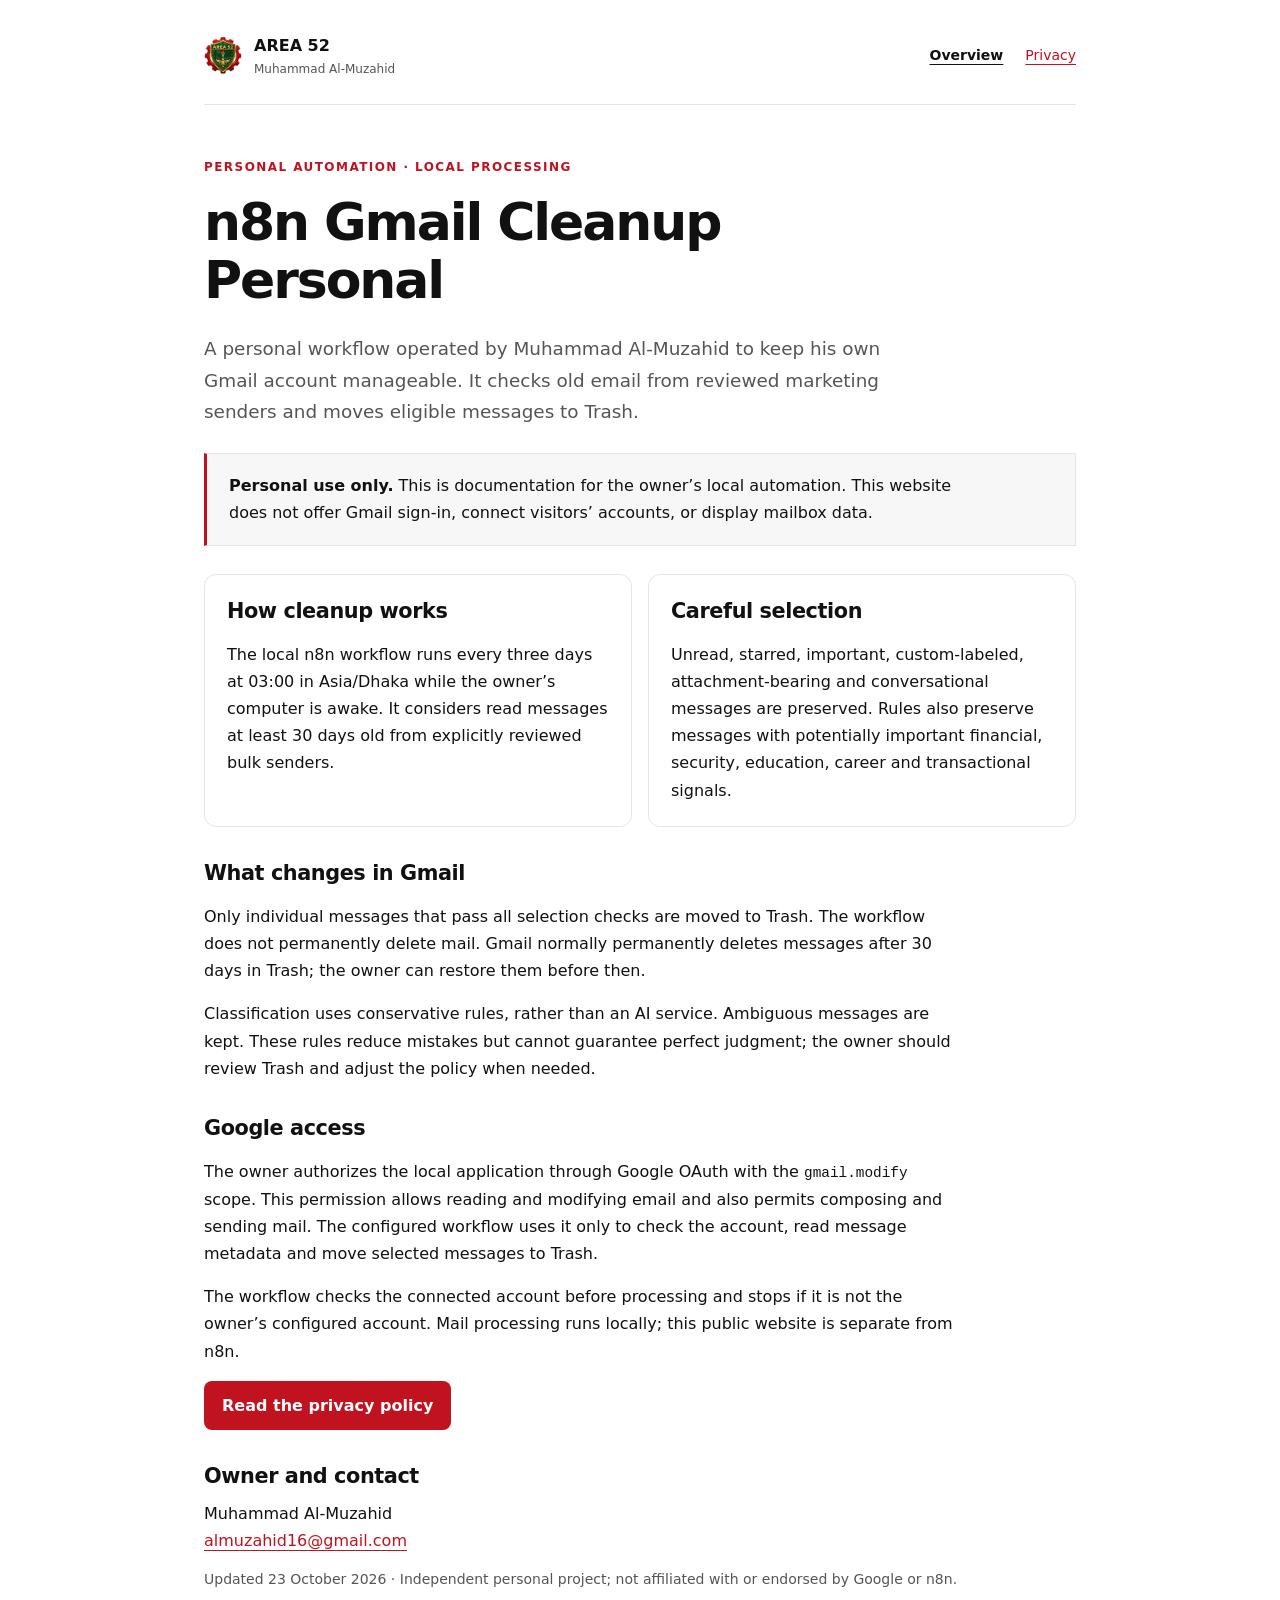
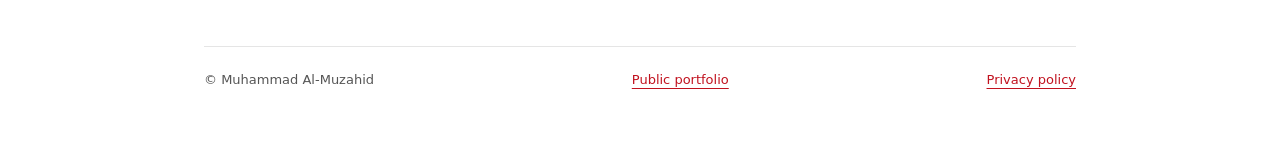
==== gmail-cleanup/index.html @ c4ad009c "Add personal Gmail cleanup overview and privacy disclosures" ====
<!doctype html>
<html lang="en">
<head>
  <meta charset="utf-8">
  <meta name="viewport" content="width=device-width, initial-scale=1">
  <title>n8n Gmail Cleanup Personal — Muhammad Al-Muzahid</title>
  <meta name="description" content="A personal, locally hosted n8n workflow that conservatively moves old, reviewed marketing email to Gmail Trash.">
  <meta name="theme-color" content="#ffffff">
  <link rel="canonical" href="https://almuzahidseyam.github.io/gmail-cleanup/">
  <link rel="icon" href="/favicon.ico" sizes="any">
  <link rel="stylesheet" href="style.css">
</head>
<body>
  <a class="skip" href="#main">Skip to content</a>
  <div class="shell">
    <header>
      <a class="brand" href="/" aria-label="Muhammad Al-Muzahid home"><img src="/assets/area52-icon.png" alt="" width="38" height="38"><span>AREA 52<small>Muhammad Al-Muzahid</small></span></a>
      <nav aria-label="App pages"><a href="./" aria-current="page">Overview</a><a href="privacy.html">Privacy</a></nav>
    </header>
    <main id="main">
      <p class="eyebrow">Personal automation · Local processing</p>
      <h1>n8n Gmail Cleanup Personal</h1>
      <p class="intro">A personal workflow operated by Muhammad Al-Muzahid to keep his own Gmail account manageable. It checks old email from reviewed marketing senders and moves eligible messages to Trash.</p>
      <div class="note"><p><strong>Personal use only.</strong> This is documentation for the owner’s local automation. This website does not offer Gmail sign-in, connect visitors’ accounts, or display mailbox data.</p></div>
      <div class="grid">
        <section class="card"><h2>How cleanup works</h2><p>The local n8n workflow runs every three days at 03:00 in Asia/Dhaka while the owner’s computer is awake. It considers read messages at least 30 days old from explicitly reviewed bulk senders.</p></section>
        <section class="card"><h2>Careful selection</h2><p>Unread, starred, important, custom-labeled, attachment-bearing and conversational messages are preserved. Rules also preserve messages with potentially important financial, security, education, career and transactional signals.</p></section>
      </div>
      <h2>What changes in Gmail</h2>
      <p>Only individual messages that pass all selection checks are moved to Trash. The workflow does not permanently delete mail. Gmail normally permanently deletes messages after 30 days in Trash; the owner can restore them before then.</p>
      <p>Classification uses conservative rules, rather than an AI service. Ambiguous messages are kept. These rules reduce mistakes but cannot guarantee perfect judgment; the owner should review Trash and adjust the policy when needed.</p>
      <h2>Google access</h2>
      <p>The owner authorizes the local application through Google OAuth with the <code>gmail.modify</code> scope. This permission allows reading and modifying email and also permits composing and sending mail. The configured workflow uses it only to check the account, read message metadata and move selected messages to Trash.</p>
      <p>The workflow checks the connected account before processing and stops if it is not the owner’s configured account. Mail processing runs locally; this public website is separate from n8n.</p>
      <p><a class="button" href="privacy.html">Read the privacy policy</a></p>
      <h2>Owner and contact</h2>
      <address>Muhammad Al-Muzahid<br><a href="mailto:almuzahid16@gmail.com">almuzahid16@gmail.com</a></address>
      <p class="date">Updated 23 October 2026 · Independent personal project; not affiliated with or endorsed by Google or n8n.</p>
    </main>
    <footer><span>© Muhammad Al-Muzahid</span><a href="/">Public portfolio</a><a href="privacy.html">Privacy policy</a></footer>
  </div>
</body>
</html>
---- gmail-cleanup/style.css ----
:root{color-scheme:light;--text:#111;--muted:#555;--line:#e5e5e5;--accent:#c1121f;--soft:#f7f7f7}*{box-sizing:border-box}html{background:#fff}body{margin:0;color:var(--text);font:16px/1.7 Inter,ui-sans-serif,system-ui,-apple-system,BlinkMacSystemFont,"Segoe UI",sans-serif}a{color:var(--accent);text-underline-offset:4px}a:hover{text-decoration-thickness:2px}a:focus-visible{outline:3px solid var(--accent);outline-offset:5px}.skip{position:absolute;left:20px;top:-80px;background:#fff;padding:10px;z-index:2}.skip:focus{top:10px}.shell{max-width:920px;margin:auto;padding:32px 24px}header{display:flex;align-items:center;justify-content:space-between;gap:20px;padding-bottom:24px;border-bottom:1px solid var(--line)}.brand{display:flex;align-items:center;gap:12px;color:var(--text);text-decoration:none;font-weight:750}.brand img{width:38px;height:38px}.brand small{display:block;font-size:12px;color:var(--muted);font-weight:400}nav{display:flex;gap:22px;flex-wrap:wrap;font-size:14px}nav a[aria-current=page]{font-weight:700;color:var(--text)}main{padding:52px 0 40px}.eyebrow{color:var(--accent);font-size:12px;font-weight:750;letter-spacing:.12em;text-transform:uppercase;margin:0 0 16px}h1{font-size:clamp(2rem,6vw,3.25rem);line-height:1.12;letter-spacing:-.04em;margin:0 0 24px;max-width:750px}h2{font-size:1.3rem;line-height:1.35;margin:32px 0 10px;letter-spacing:-.02em}.intro{font-size:1.15rem;color:var(--muted);max-width:730px}.note{background:var(--soft);border:1px solid var(--line);border-left:3px solid var(--accent);padding:18px 22px;margin:26px 0}.note p{margin:0}.grid{display:grid;grid-template-columns:1fr 1fr;gap:16px;margin:28px 0}.card{border:1px solid var(--line);border-radius:12px;padding:22px}.card h2{margin-top:0}.card p{margin-bottom:0}p,ul,ol{max-width:760px}li{margin:7px 0}code{font-size:.9em;overflow-wrap:anywhere}footer{border-top:1px solid var(--line);padding:22px 0;color:var(--muted);font-size:13px;display:flex;justify-content:space-between;gap:12px;flex-wrap:wrap}.date{color:var(--muted);font-size:14px}.button{display:inline-block;background:var(--accent);color:white;padding:11px 18px;border-radius:8px;text-decoration:none;font-weight:650}address{font-style:normal;overflow-wrap:anywhere}@media(max-width:600px){.shell{padding:22px 18px}header{align-items:flex-start;flex-direction:column;gap:18px}main{padding-top:34px}.grid{grid-template-columns:1fr}h1{font-size:2.25rem}.intro{font-size:1.05rem}.card{padding:18px}}
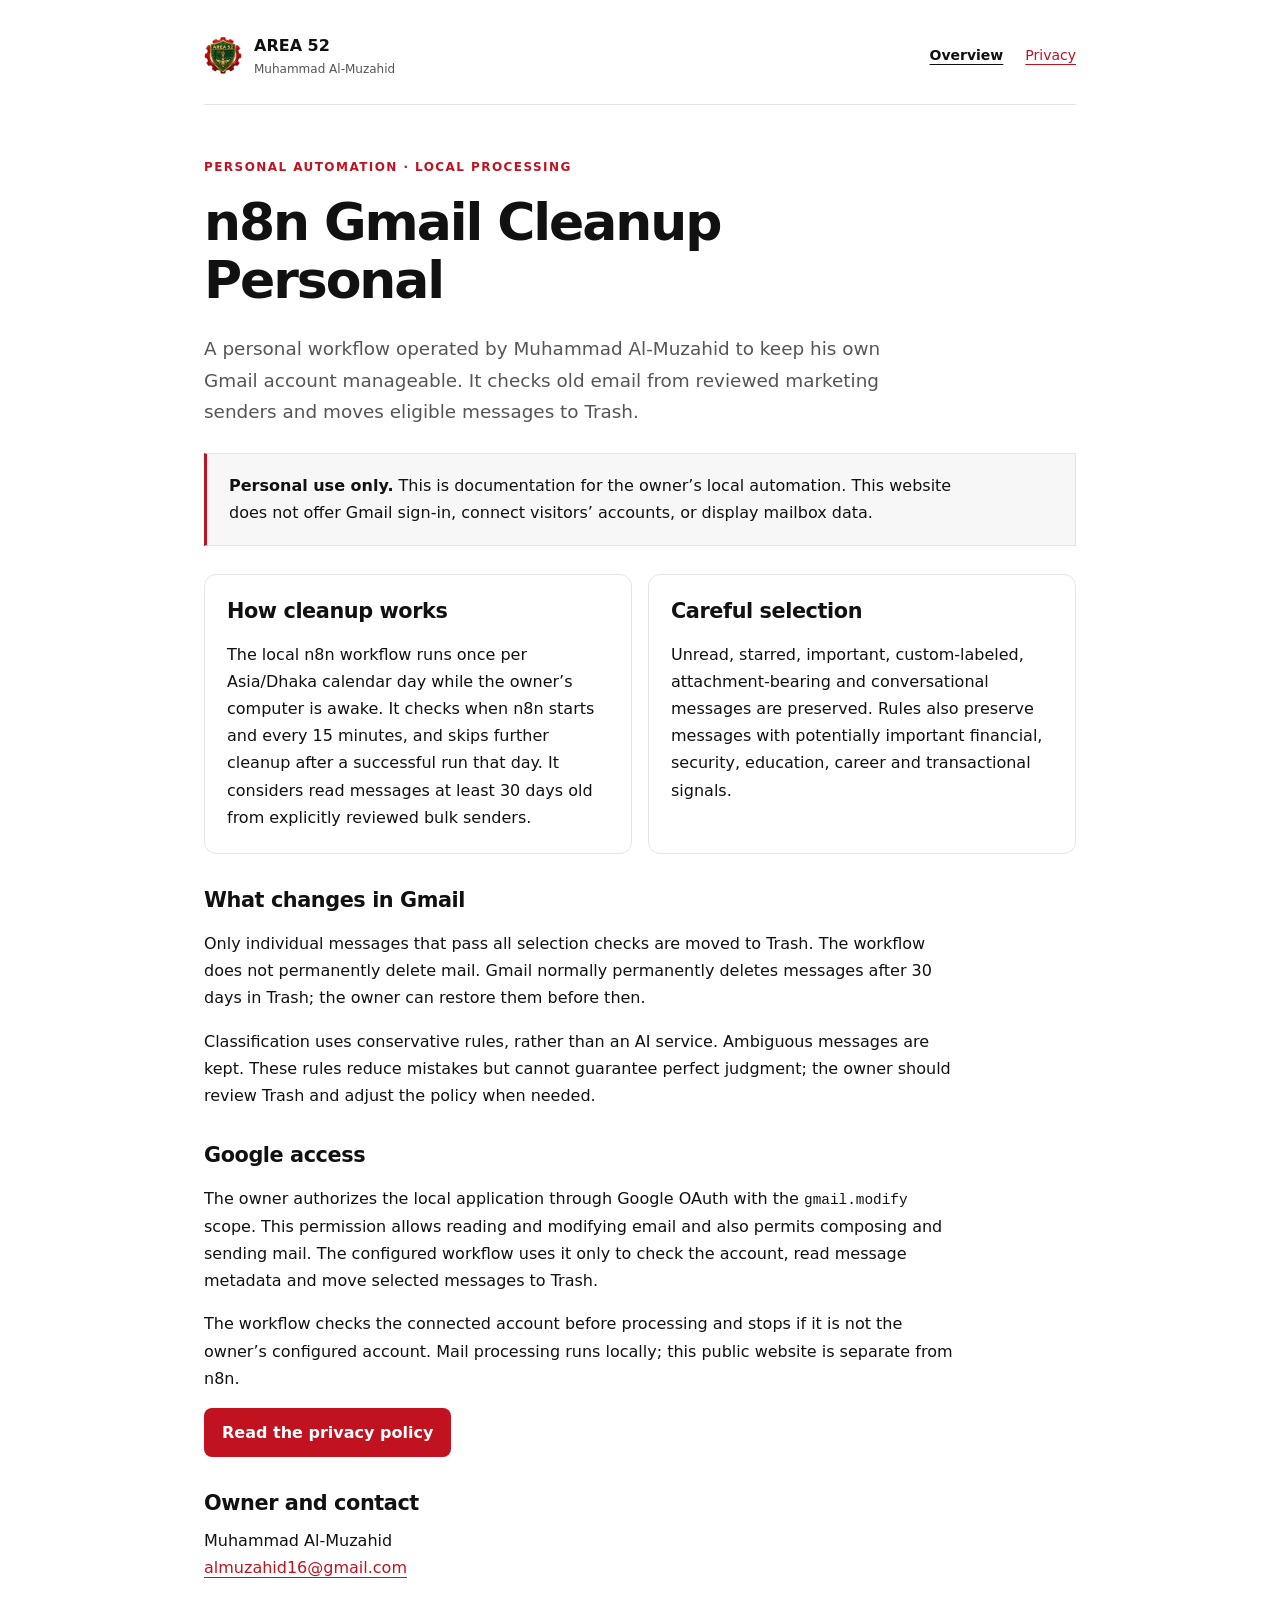
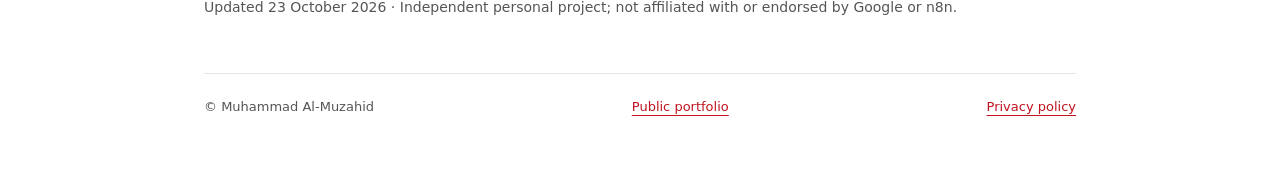
==== commit c44c0eda: "Describe daily Gmail cleanup and startup catch-up" ====
--- a/gmail-cleanup/index.html
+++ b/gmail-cleanup/index.html
@@ -23,7 +23,7 @@
       <p class="intro">A personal workflow operated by Muhammad Al-Muzahid to keep his own Gmail account manageable. It checks old email from reviewed marketing senders and moves eligible messages to Trash.</p>
       <div class="note"><p><strong>Personal use only.</strong> This is documentation for the owner’s local automation. This website does not offer Gmail sign-in, connect visitors’ accounts, or display mailbox data.</p></div>
       <div class="grid">
-        <section class="card"><h2>How cleanup works</h2><p>The local n8n workflow runs every three days at 03:00 in Asia/Dhaka while the owner’s computer is awake. It considers read messages at least 30 days old from explicitly reviewed bulk senders.</p></section>
+        <section class="card"><h2>How cleanup works</h2><p>The local n8n workflow runs once per Asia/Dhaka calendar day while the owner’s computer is awake. It checks when n8n starts and every 15 minutes, and skips further cleanup after a successful run that day. It considers read messages at least 30 days old from explicitly reviewed bulk senders.</p></section>
         <section class="card"><h2>Careful selection</h2><p>Unread, starred, important, custom-labeled, attachment-bearing and conversational messages are preserved. Rules also preserve messages with potentially important financial, security, education, career and transactional signals.</p></section>
       </div>
       <h2>What changes in Gmail</h2>
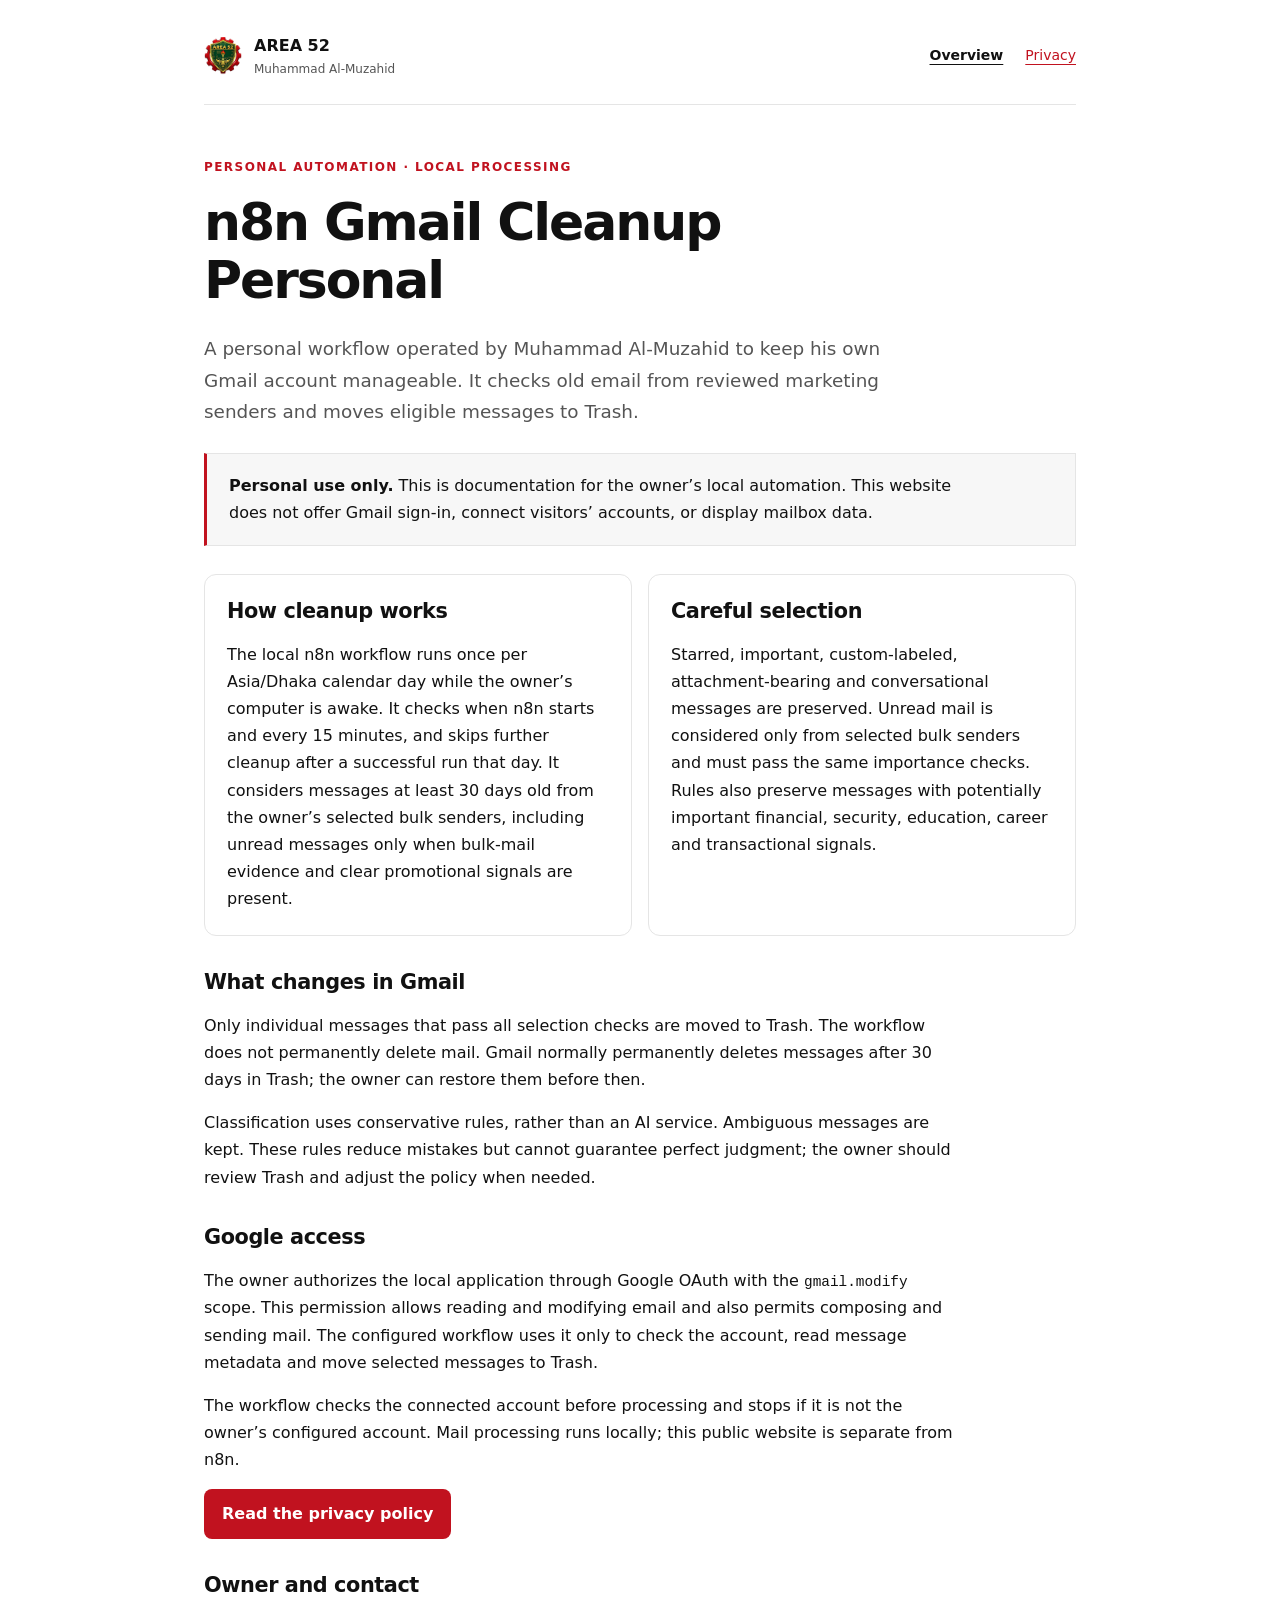
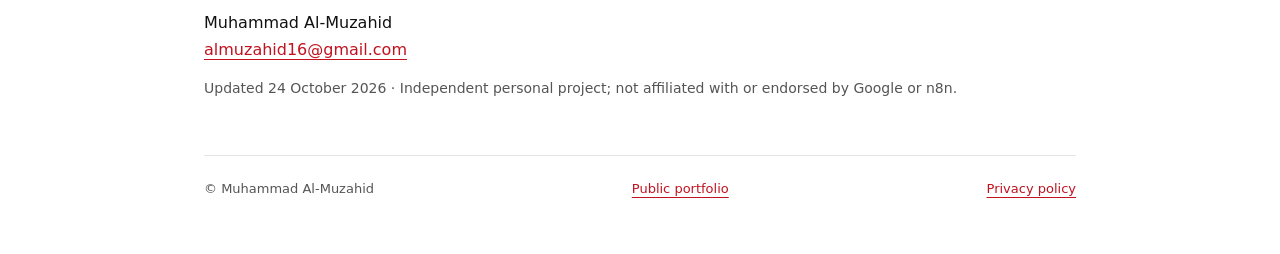
==== commit 934e5c78: "Clarify cleanup of old unread bulk promotions" ====
--- a/gmail-cleanup/index.html
+++ b/gmail-cleanup/index.html
@@ -23,8 +23,8 @@
       <p class="intro">A personal workflow operated by Muhammad Al-Muzahid to keep his own Gmail account manageable. It checks old email from reviewed marketing senders and moves eligible messages to Trash.</p>
       <div class="note"><p><strong>Personal use only.</strong> This is documentation for the owner’s local automation. This website does not offer Gmail sign-in, connect visitors’ accounts, or display mailbox data.</p></div>
       <div class="grid">
-        <section class="card"><h2>How cleanup works</h2><p>The local n8n workflow runs once per Asia/Dhaka calendar day while the owner’s computer is awake. It checks when n8n starts and every 15 minutes, and skips further cleanup after a successful run that day. It considers read messages at least 30 days old from explicitly reviewed bulk senders.</p></section>
-        <section class="card"><h2>Careful selection</h2><p>Unread, starred, important, custom-labeled, attachment-bearing and conversational messages are preserved. Rules also preserve messages with potentially important financial, security, education, career and transactional signals.</p></section>
+        <section class="card"><h2>How cleanup works</h2><p>The local n8n workflow runs once per Asia/Dhaka calendar day while the owner’s computer is awake. It checks when n8n starts and every 15 minutes, and skips further cleanup after a successful run that day. It considers messages at least 30 days old from the owner’s selected bulk senders, including unread messages only when bulk-mail evidence and clear promotional signals are present.</p></section>
+        <section class="card"><h2>Careful selection</h2><p>Starred, important, custom-labeled, attachment-bearing and conversational messages are preserved. Unread mail is considered only from selected bulk senders and must pass the same importance checks. Rules also preserve messages with potentially important financial, security, education, career and transactional signals.</p></section>
       </div>
       <h2>What changes in Gmail</h2>
       <p>Only individual messages that pass all selection checks are moved to Trash. The workflow does not permanently delete mail. Gmail normally permanently deletes messages after 30 days in Trash; the owner can restore them before then.</p>
@@ -35,7 +35,7 @@
       <p><a class="button" href="privacy.html">Read the privacy policy</a></p>
       <h2>Owner and contact</h2>
       <address>Muhammad Al-Muzahid<br><a href="mailto:almuzahid16@gmail.com">almuzahid16@gmail.com</a></address>
-      <p class="date">Updated 23 October 2026 · Independent personal project; not affiliated with or endorsed by Google or n8n.</p>
+      <p class="date">Updated 24 October 2026 · Independent personal project; not affiliated with or endorsed by Google or n8n.</p>
     </main>
     <footer><span>© Muhammad Al-Muzahid</span><a href="/">Public portfolio</a><a href="privacy.html">Privacy policy</a></footer>
   </div>
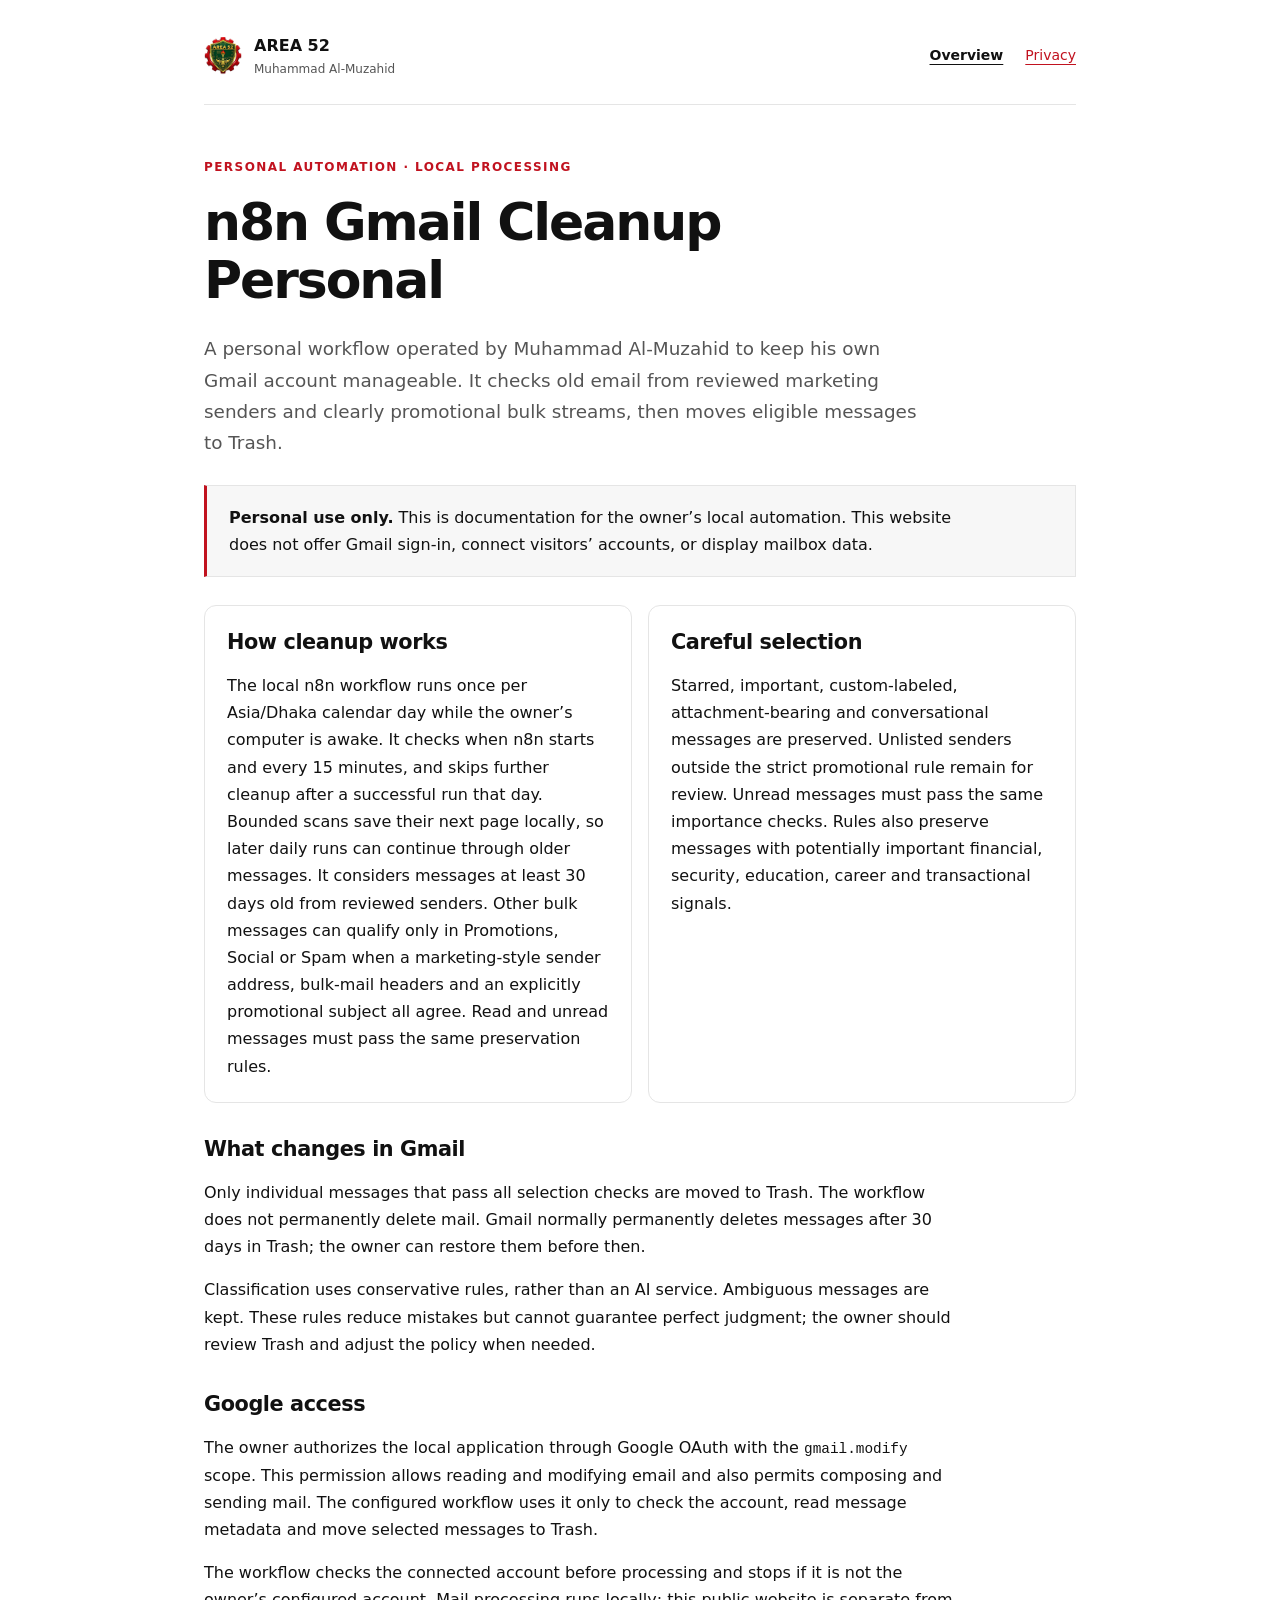
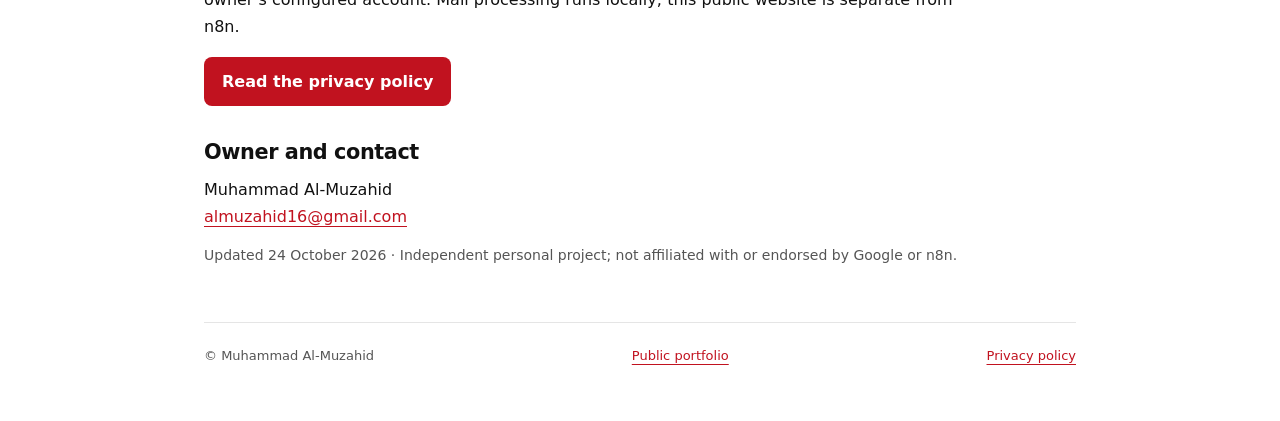
==== commit 275264c0: "Document strict automatic bulk promotion selection and scan progress" ====
--- a/gmail-cleanup/index.html
+++ b/gmail-cleanup/index.html
@@ -4,7 +4,7 @@
   <meta charset="utf-8">
   <meta name="viewport" content="width=device-width, initial-scale=1">
   <title>n8n Gmail Cleanup Personal — Muhammad Al-Muzahid</title>
-  <meta name="description" content="A personal, locally hosted n8n workflow that conservatively moves old, reviewed marketing email to Gmail Trash.">
+  <meta name="description" content="A personal, locally hosted n8n workflow that conservatively moves old, clearly identified bulk marketing email to Gmail Trash.">
   <meta name="theme-color" content="#ffffff">
   <link rel="canonical" href="https://almuzahidseyam.github.io/gmail-cleanup/">
   <link rel="icon" href="/favicon.ico" sizes="any">
@@ -20,11 +20,11 @@
     <main id="main">
       <p class="eyebrow">Personal automation · Local processing</p>
       <h1>n8n Gmail Cleanup Personal</h1>
-      <p class="intro">A personal workflow operated by Muhammad Al-Muzahid to keep his own Gmail account manageable. It checks old email from reviewed marketing senders and moves eligible messages to Trash.</p>
+      <p class="intro">A personal workflow operated by Muhammad Al-Muzahid to keep his own Gmail account manageable. It checks old email from reviewed marketing senders and clearly promotional bulk streams, then moves eligible messages to Trash.</p>
       <div class="note"><p><strong>Personal use only.</strong> This is documentation for the owner’s local automation. This website does not offer Gmail sign-in, connect visitors’ accounts, or display mailbox data.</p></div>
       <div class="grid">
-        <section class="card"><h2>How cleanup works</h2><p>The local n8n workflow runs once per Asia/Dhaka calendar day while the owner’s computer is awake. It checks when n8n starts and every 15 minutes, and skips further cleanup after a successful run that day. It considers messages at least 30 days old from the owner’s selected bulk senders, including unread messages only when bulk-mail evidence and clear promotional signals are present.</p></section>
-        <section class="card"><h2>Careful selection</h2><p>Starred, important, custom-labeled, attachment-bearing and conversational messages are preserved. Unread mail is considered only from selected bulk senders and must pass the same importance checks. Rules also preserve messages with potentially important financial, security, education, career and transactional signals.</p></section>
+        <section class="card"><h2>How cleanup works</h2><p>The local n8n workflow runs once per Asia/Dhaka calendar day while the owner’s computer is awake. It checks when n8n starts and every 15 minutes, and skips further cleanup after a successful run that day. Bounded scans save their next page locally, so later daily runs can continue through older messages. It considers messages at least 30 days old from reviewed senders. Other bulk messages can qualify only in Promotions, Social or Spam when a marketing-style sender address, bulk-mail headers and an explicitly promotional subject all agree. Read and unread messages must pass the same preservation rules.</p></section>
+        <section class="card"><h2>Careful selection</h2><p>Starred, important, custom-labeled, attachment-bearing and conversational messages are preserved. Unlisted senders outside the strict promotional rule remain for review. Unread messages must pass the same importance checks. Rules also preserve messages with potentially important financial, security, education, career and transactional signals.</p></section>
       </div>
       <h2>What changes in Gmail</h2>
       <p>Only individual messages that pass all selection checks are moved to Trash. The workflow does not permanently delete mail. Gmail normally permanently deletes messages after 30 days in Trash; the owner can restore them before then.</p>
